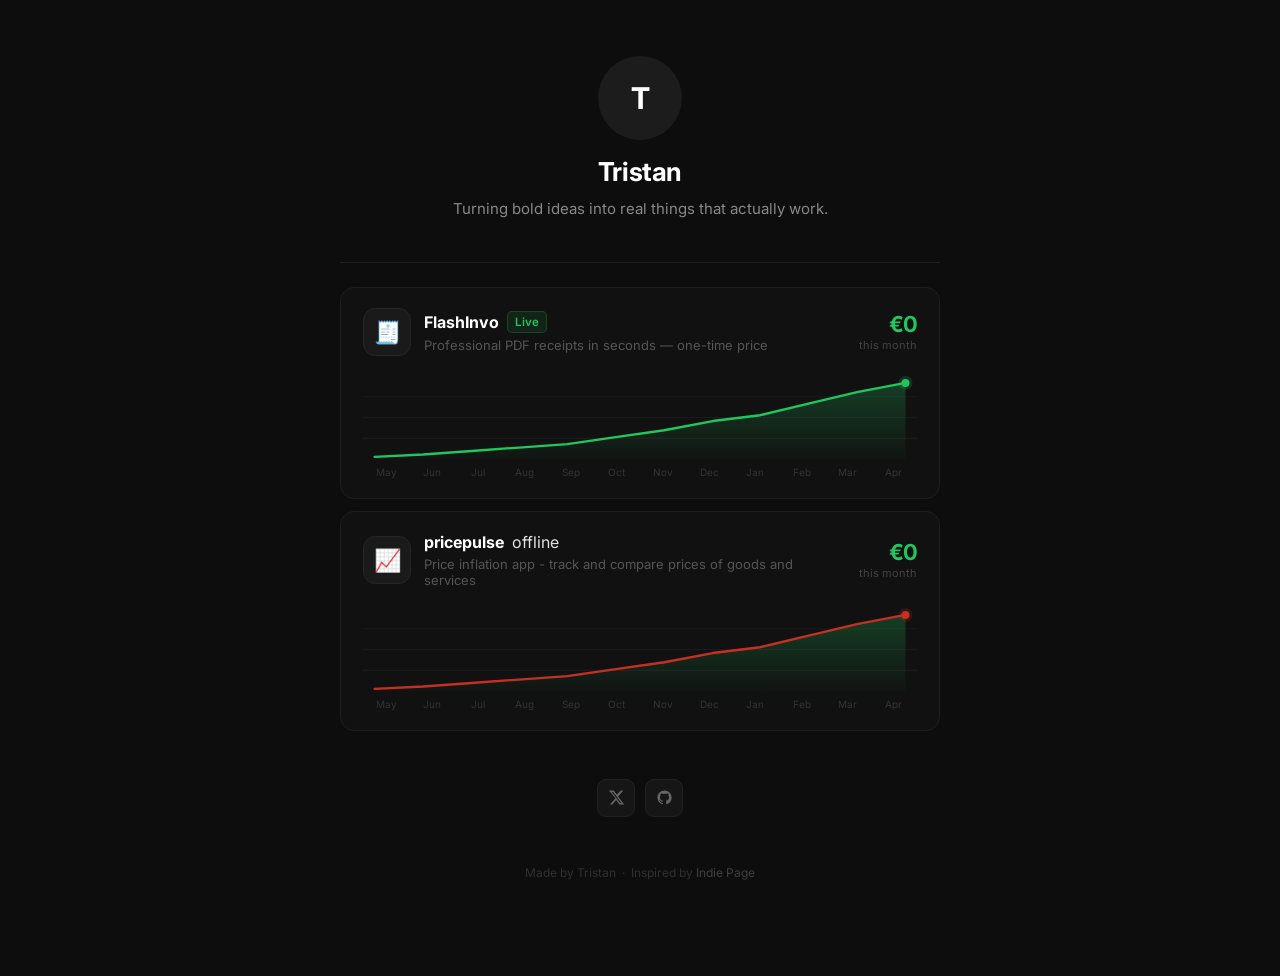
==== index.html @ 834f5de4 "Initial commit" ====
<!DOCTYPE html>
<html lang="en">
<head>
  <meta charset="UTF-8" />
  <meta name="viewport" content="width=device-width, initial-scale=1.0" />
  <title>Tristan</title>
  <link rel="preconnect" href="https://fonts.googleapis.com" />
  <link rel="preconnect" href="https://fonts.gstatic.com" crossorigin />
  <link rel="stylesheet" href="./pricepulse.html">
    <link rel="stylesheet" href="./pricepulse.css">
        <link rel="stylesheet" href="./index.css">
  <link href="https://fonts.googleapis.com/css2?family=Inter:ital,wght@0,400;0,500;0,600;0,700;1,400&display=swap" rel="stylesheet" />

</head>
<body>
  <div class="page">

    <!-- ── PROFILE ── -->
    <div class="profile">
      <!--
        PROFILE PICTURE:
        Option A – Replace the letter "T" with an <img> tag:
          <div class="avatar"><img src="your-photo.jpg" alt="Tristan" /></div>
        Option B – Keep initials placeholder (current)
      -->
      <div class="avatar">T</div>
      <h1 class="profile-name">Tristan</h1>
      <p class="profile-bio">Turning bold ideas into real things that actually work.</p>
    </div>

    <div class="divider"></div>

    <!-- ── PROJECTS ──
      HOW TO ADD A PROJECT:
      1. Copy one <a class="project-card"> block.
      2. Set href to your project URL.
      3. Change the emoji in .project-logo (or swap with <img src="logo.png" />).
      4. Update .project-name, .project-desc.
      5. For revenue badge classes use:
           green  = live & earning
           indigo = still building
           amber  = acquired
           red    = discontinued
           gray   = free / no revenue
      6. For the chart bars (last 12 months, oldest → newest):
           default   = no data (dark)
           lit       = past months with revenue
           now       = current month (brightest)
         Set inline style="height: X%" where X is relative to your max revenue.
    -->
    <div class="projects">

      <!-- ══ FlashInvo — featured card ══ -->
      <a class="project-featured" href="https://flashinvo.com" target="_blank" rel="noopener noreferrer">

        <div class="feat-header">
          <div class="feat-logo">🧾</div>
          <div class="feat-info">
            <div class="feat-title-row">
              <span class="feat-name">FlashInvo</span>
              <span class="feat-badge">Live</span>
            </div>
            <div class="feat-desc">Professional PDF receipts in seconds — one-time price</div>
          </div>
          <div class="feat-stat">
            <div class="feat-stat-amount">€0</div>
            <div class="feat-stat-label">this month</div>
          </div>
        </div>

        <!-- Revenue chart: May 2025 → Apr 2026 -->
        <div class="feat-chart">
          <svg viewBox="0 0 480 72" preserveAspectRatio="none" xmlns="http://www.w3.org/2000/svg">
            <defs>
              <linearGradient id="revGrad" x1="0" y1="0" x2="0" y2="1">
                <stop offset="0%"  stop-color="#22c55e" stop-opacity="0.25"/>
                <stop offset="100%" stop-color="#22c55e" stop-opacity="0.02"/>
              </linearGradient>
            </defs>
            <!-- Grid lines -->
            <line x1="0" y1="18" x2="480" y2="18" stroke="#1a1a1a" stroke-width="1"/>
            <line x1="0" y1="36" x2="480" y2="36" stroke="#1a1a1a" stroke-width="1"/>
            <line x1="0" y1="54" x2="480" y2="54" stroke="#1a1a1a" stroke-width="1"/>
            <!-- Area fill -->
            <path d="M 10,70 L 52,68 L 94,65 L 135,62 L 177,59 L 219,53 L 261,47 L 303,39 L 344,34 L 386,24 L 428,14 L 470,6 L 470,72 L 10,72 Z"
                  fill="url(#revGrad)"/>
            <!-- Line -->
            <polyline points="10,70 52,68 94,65 135,62 177,59 219,53 261,47 303,39 344,34 386,24 428,14 470,6"
                      fill="none" stroke="#22c55e" stroke-width="2" stroke-linejoin="round" stroke-linecap="round"/>
            <!-- Latest dot -->
            <circle cx="470" cy="6" r="3.5" fill="#22c55e"/>
            <circle cx="470" cy="6" r="6" fill="#22c55e" fill-opacity="0.18"/>
          </svg>
          <div class="feat-months">
            <span>May</span><span>Jun</span><span>Jul</span><span>Aug</span>
            <span>Sep</span><span>Oct</span><span>Nov</span><span>Dec</span>
            <span>Jan</span><span>Feb</span><span>Mar</span><span>Apr</span>
          </div>
        </div>

      </a>

            <a class="project-featured" href="https://pricepulse-beryl.vercel.app/" target="_blank" rel="noopener noreferrer" alt="pricepulse">

        <div class="feat-header">
          <div class="feat-logo">📈</div>
          <div class="feat-info">
            <div class="feat-title-row">
              <span class="feat-name">pricepulse</span>
              <span class="feat-badge2">offline</span>
            </div>
            <div class="feat-desc">Price inflation app - track and compare prices of goods and services </div>
          </div>
          <div class="feat-stat">
            <div class="feat-stat-amount">€0</div>
            <div class="feat-stat-label">this month</div>
          </div>
        </div>

        <!-- Revenue chart: May 2025 → Apr 2026 -->
        <div class="feat-chart">
          <svg viewBox="0 0 480 72" preserveAspectRatio="none" xmlns="http://www.w3.org/2000/svg">
            <defs>
              <linearGradient id="revGrad" x1="0" y1="0" x2="0" y2="1">
                <stop offset="0%"  stop-color="#c53022" stop-opacity="0.25"/>
                <stop offset="100%" stop-color="#c53022" stop-opacity="0.02"/>
              </linearGradient>
            </defs>
            <!-- Grid lines -->
            <line x1="0" y1="18" x2="480" y2="18" stroke="#1a1a1a" stroke-width="1"/>
            <line x1="0" y1="36" x2="480" y2="36" stroke="#1a1a1a" stroke-width="1"/>
            <line x1="0" y1="54" x2="480" y2="54" stroke="#1a1a1a" stroke-width="1"/>
            <!-- Area fill -->
            <path d="M 10,70 L 52,68 L 94,65 L 135,62 L 177,59 L 219,53 L 261,47 L 303,39 L 344,34 L 386,24 L 428,14 L 470,6 L 470,72 L 10,72 Z"
                  fill="url(#revGrad)"/>
            <!-- Line -->
            <polyline points="10,70 52,68 94,65 135,62 177,59 219,53 261,47 303,39 344,34 386,24 428,14 470,6"
                      fill="none" stroke="#c53022" stroke-width="2" stroke-linejoin="round" stroke-linecap="round"/>
            <!-- Latest dot -->
            <circle cx="470" cy="6" r="3.5" fill="#c53022"/>
            <circle cx="470" cy="6" r="6" fill="#c53022" fill-opacity="0.18"/>
          </svg>
          <div class="feat-months">
            <span>May</span><span>Jun</span><span>Jul</span><span>Aug</span>
            <span>Sep</span><span>Oct</span><span>Nov</span><span>Dec</span>
            <span>Jan</span><span>Feb</span><span>Mar</span><span>Apr</span>
          </div>
        </div>

      </a>

    </div>

    <!-- ── SOCIALS ── -->
    <div class="socials">

      <!-- X / Twitter -->
      <a class="social-btn" href="https://x.com/CTK__7" target="_blank" rel="noopener noreferrer" title="X (Twitter)">
        <svg viewBox="0 0 24 24" xmlns="http://www.w3.org/2000/svg">
          <path d="M18.244 2.25h3.308l-7.227 8.26 8.502 11.24H16.17l-4.714-6.231-5.401 6.231H2.748l7.73-8.835L1.254 2.25H8.08l4.253 5.622zm-1.161 17.52h1.833L7.084 4.126H5.117z"/>
        </svg>
      </a>

      
      <a class="social-btn" href="https://github.com/TTKcorp1" target="_blank" rel="noopener noreferrer" title="GitHub">
        <svg viewBox="0 0 24 24" xmlns="http://www.w3.org/2000/svg">
          <path d="M12 2C6.477 2 2 6.484 2 12.017c0 4.425 2.865 8.18 6.839 9.504.5.092.682-.217.682-.483 0-.237-.008-.868-.013-1.703-2.782.605-3.369-1.343-3.369-1.343-.454-1.158-1.11-1.466-1.11-1.466-.908-.62.069-.608.069-.608 1.003.07 1.531 1.032 1.531 1.032.892 1.53 2.341 1.088 2.91.832.092-.647.35-1.088.636-1.338-2.22-.253-4.555-1.113-4.555-4.951 0-1.093.39-1.988 1.029-2.688-.103-.253-.446-1.272.098-2.65 0 0 .84-.27 2.75 1.026A9.564 9.564 0 0112 6.844c.85.004 1.705.115 2.504.337 1.909-1.296 2.747-1.027 2.747-1.027.546 1.379.202 2.398.1 2.651.64.7 1.028 1.595 1.028 2.688 0 3.848-2.339 4.695-4.566 4.943.359.309.678.92.678 1.855 0 1.338-.012 2.419-.012 2.747 0 .268.18.58.688.482A10.019 10.019 0 0022 12.017C22 6.484 17.522 2 12 2z"/>
        </svg>
      </a>
      

      <!-- LinkedIn — uncomment and fill in your URL:
      <a class="social-btn" href="https://linkedin.com/in/YOUR_HANDLE" target="_blank" rel="noopener noreferrer" title="LinkedIn">
        <svg viewBox="0 0 24 24" xmlns="http://www.w3.org/2000/svg">
          <path d="M20.447 20.452h-3.554v-5.569c0-1.328-.027-3.037-1.852-3.037-1.853 0-2.136 1.445-2.136 2.939v5.667H9.351V9h3.414v1.561h.046c.477-.9 1.637-1.85 3.37-1.85 3.601 0 4.267 2.37 4.267 5.455v6.286zM5.337 7.433a2.062 2.062 0 01-2.063-2.065 2.064 2.064 0 112.063 2.065zm1.782 13.019H3.555V9h3.564v11.452zM22.225 0H1.771C.792 0 0 .774 0 1.729v20.542C0 23.227.792 24 1.771 24h20.451C23.2 24 24 23.227 24 22.271V1.729C24 .774 23.2 0 22.222 0h.003z"/>
        </svg>
      </a>
      -->

    </div>

    <!-- ── FOOTER ── -->
    <div class="footer">
      Made by Tristan &nbsp;·&nbsp; Inspired by <a href="https://indiepa.ge" target="_blank" rel="noopener noreferrer">Indie Page</a>
    </div>

  </div>
</body>
</html>
---- pricepulse.css ----
:root {
  --bg-1: #091018;
  --bg-2: #0e1824;
  --surface-1: #131f2e;
  --surface-2: #1a2a3f;
  --surface-3: #21344e;
  --text-main: #ebf4ff;
  --text-soft: #b9c8da;
  --accent: #1ecf8f;
  --accent-2: #36e2a9;
  --danger: #ff7c85;
  --line: #304660;
  --shadow: 0 14px 40px rgba(0, 0, 0, 0.35);
}

* {
  margin: 0;
  padding: 0;
  box-sizing: border-box;
}

html {
  scroll-behavior: smooth;
}

body {
  font-family: "Manrope", sans-serif;
  color: var(--text-main);
  background:
    radial-gradient(circle at 85% -10%, #2f6da5 0%, transparent 40%),
    radial-gradient(circle at 0% 30%, #1f4e75 0%, transparent 48%),
    linear-gradient(180deg, var(--bg-2), var(--bg-1));
  min-height: 100vh;
}

.container {
  width: min(1120px, 92%);
  margin: 0 auto;
}

.site-header {
  position: sticky;
  top: 0;
  z-index: 50;
  backdrop-filter: blur(8px);
  background: rgba(8, 15, 24, 0.85);
  border-bottom: 1px solid rgba(88, 121, 154, 0.28);
}

.nav-wrap {
  min-height: 76px;
  display: flex;
  align-items: center;
  justify-content: space-between;
  gap: 0.8rem;
}

.header-actions {
  display: flex;
  align-items: center;
  gap: 0.6rem;
}

.logo {
  font-size: clamp(1.35rem, 4vw, 1.75rem);
  font-weight: 800;
  letter-spacing: -0.02em;
  color: #f2fbff;
}

.hero {
  padding: clamp(4rem, 10vw, 6.6rem) 0 clamp(3rem, 8vw, 4.5rem);
  text-align: center;
}

.hero h1 {
  margin: 0 auto 0.8rem;
  max-width: 760px;
  font-size: clamp(1.9rem, 6.5vw, 3.35rem);
  line-height: 1.08;
  letter-spacing: -0.03em;
}

.tagline {
  color: var(--text-soft);
  font-weight: 500;
  margin-bottom: 1.6rem;
  font-size: clamp(0.95rem, 3vw, 1.2rem);
}

.btn-primary,
.btn-secondary,
.buy-btn,
.action-btn,
.submit-btn,
.filter-btn,
#save-price-btn,
#cancel-btn {
  border: 1px solid transparent;
  border-radius: 12px;
  transition: transform 0.2s ease, background-color 0.2s ease, border-color 0.2s ease, opacity 0.2s ease;
}

.btn-primary {
  display: inline-flex;
  align-items: center;
  justify-content: center;
  text-decoration: none;
  padding: 0.85rem 1.3rem;
  color: #042a1f;
  background: linear-gradient(135deg, var(--accent), var(--accent-2));
  font-weight: 700;
  box-shadow: var(--shadow);
}

.btn-secondary {
  text-decoration: none;
  color: var(--text-main);
  border: 1px solid var(--line);
  padding: 0.6rem 0.95rem;
  background: rgba(17, 30, 45, 0.8);
}

.buy-btn {
  text-decoration: none;
  color: #0d1b2d;
  font-weight: 800;
  font-size: 0.88rem;
  padding: 0.62rem 0.88rem;
  background: #ffd35f;
  border-color: #ffd35f;
}

.dashboard {
  padding: 0 0 4.5rem;
}

.home-arrow {
  display: inline-flex;
  align-items: center;
  text-decoration: none;
  color: var(--text-main);
  border: 1px solid var(--line);
  border-radius: 10px;
  background: rgba(16, 28, 42, 0.9);
  padding: 0.46rem 0.75rem;
  margin-bottom: 0.9rem;
  font-weight: 700;
}

.dashboard h2 {
  font-size: clamp(1.35rem, 4vw, 2rem);
  margin-bottom: 0.4rem;
}

.subtitle {
  color: var(--text-soft);
  margin-bottom: 1.3rem;
}

.controls,
.action-bar {
  display: grid;
  gap: 0.68rem;
  margin-bottom: 1rem;
}

.controls {
  grid-template-columns: 1fr;
}

select {
  width: 100%;
  min-height: 46px;
  background: var(--surface-1);
  color: var(--text-main);
  border: 1px solid var(--line);
  border-radius: 12px;
  padding: 0 0.85rem;
  font-size: 0.98rem;
}

.action-bar {
  grid-template-columns: repeat(2, minmax(0, 1fr));
}

.filter-btn,
.action-btn,
.submit-btn {
  min-height: 42px;
  font-weight: 700;
  cursor: pointer;
  border: 1px solid var(--line);
  background: var(--surface-1);
  color: var(--text-main);
}

.filter-btn.active {
  background: var(--surface-3);
  border-color: #5f84aa;
}

.submit-btn {
  color: #03271d;
  background: linear-gradient(135deg, var(--accent), var(--accent-2));
  border-color: transparent;
}

.results-table,
.chart-section {
  border: 1px solid rgba(93, 130, 167, 0.4);
  border-radius: 16px;
  background: linear-gradient(180deg, rgba(23, 38, 57, 0.96), rgba(18, 31, 47, 0.95));
  box-shadow: var(--shadow);
}

.results-table {
  overflow: auto;
  margin: 0.8rem 0 1.2rem;
}

.results-table table {
  width: 100%;
  min-width: 760px;
  border-collapse: collapse;
}

th,
td {
  text-align: left;
  padding: 0.85rem 0.9rem;
  border-bottom: 1px solid rgba(92, 129, 164, 0.24);
  vertical-align: top;
}

th {
  font-size: 0.79rem;
  text-transform: uppercase;
  letter-spacing: 0.06em;
  color: var(--text-soft);
  background: rgba(25, 42, 62, 0.95);
}

.shop {
  font-weight: 700;
}

.price {
  font-weight: 800;
  color: var(--accent-2);
}

.pros {
  color: #8ae5bd;
}

.cons {
  color: #ff9ca3;
}

.conclusion {
  color: #dce9f8;
}

.empty-state,
.loading {
  padding: 1.2rem;
  color: var(--text-soft);
}

.loading {
  animation: pulse 1s infinite ease-in-out;
}

@keyframes pulse {
  0%,
  100% { opacity: 0.45; }
  50% { opacity: 1; }
}

.chart-section {
  padding: 1rem;
  max-height: 220px;
}

.chart-section h3 {
  margin-bottom: 0.7rem;
}

#priceChart {
  width: 100%;
  height: 120px !important;
  min-height: 120px;
  max-height: 120px;
}

.last-updated {
  margin-top: 0.9rem;
  color: var(--text-soft);
  font-size: 0.9rem;
}

.modal {
  position: fixed;
  inset: 0;
  display: none;
  align-items: center;
  justify-content: center;
  background: rgba(5, 10, 16, 0.76);
  padding: 1rem;
}

.modal.show {
  display: flex;
}

.modal-content {
  width: min(440px, 100%);
  background: linear-gradient(180deg, #16263a, #122133);
  border: 1px solid rgba(102, 140, 176, 0.4);
  border-radius: 14px;
  padding: 1rem;
  position: relative;
}

.modal-content h3 {
  margin-bottom: 0.7rem;
}

.modal-content input,
.modal-content textarea {
  width: 100%;
  border-radius: 10px;
  border: 1px solid var(--line);
  background: #0f1d2d;
  color: var(--text-main);
  padding: 0.7rem 0.75rem;
  margin-bottom: 0.66rem;
  font-family: inherit;
}

.modal-content textarea {
  min-height: 80px;
  resize: vertical;
}

#save-price-btn,
#cancel-btn {
  width: 100%;
  min-height: 42px;
  font-weight: 700;
  cursor: pointer;
}

#save-price-btn {
  background: linear-gradient(135deg, var(--accent), var(--accent-2));
  color: #03271d;
}

#cancel-btn {
  margin-top: 0.5rem;
  background: #243a55;
  color: var(--text-main);
}

.icon-btn {
  position: absolute;
  top: 0.65rem;
  right: 0.65rem;
  width: 32px;
  height: 32px;
  border-radius: 8px;
  border: 1px solid var(--line);
  background: #23364f;
  color: var(--text-main);
  font-weight: 700;
  cursor: pointer;
}

.toast {
  position: fixed;
  right: 1rem;
  bottom: 1rem;
  max-width: 320px;
  border-radius: 10px;
  padding: 0.75rem 0.9rem;
  background: rgba(10, 20, 32, 0.95);
  border: 1px solid rgba(106, 144, 178, 0.65);
  opacity: 0;
  transform: translateY(10px);
  pointer-events: none;
  transition: opacity 0.2s ease, transform 0.2s ease;
}

.toast.show {
  opacity: 1;
  transform: translateY(0);
}

footer {
  border-top: 1px solid rgba(88, 121, 154, 0.28);
  padding: 1.3rem 0 2.2rem;
  text-align: center;
}

footer p {
  color: var(--text-soft);
  margin-bottom: 0.7rem;
}

.footer-home {
  display: inline-block;
  margin-right: 0.55rem;
}

.footer-buy {
  display: inline-block;
}

.sr-only {
  position: absolute;
  width: 1px;
  height: 1px;
  padding: 0;
  margin: -1px;
  overflow: hidden;
  clip: rect(0, 0, 0, 0);
  white-space: nowrap;
  border: 0;
}

button:disabled {
  opacity: 0.7;
  cursor: not-allowed;
}

.btn-primary:hover,
.btn-secondary:hover,
.buy-btn:hover,
.home-arrow:hover,
.action-btn:hover,
.submit-btn:hover,
.filter-btn:hover,
#save-price-btn:hover,
#cancel-btn:hover {
  transform: translateY(-1px);
}

@media (min-width: 700px) {
  .controls {
    grid-template-columns: repeat(3, minmax(0, 1fr));
  }

  .action-bar {
    grid-template-columns: repeat(7, minmax(0, max-content));
    align-items: center;
  }

  .action-bar .submit-btn {
    margin-left: auto;
  }
}

@media (max-width: 520px) {
  .header-actions {
    flex-wrap: wrap;
    justify-content: flex-end;
  }

  .nav-wrap {
    padding: 0.6rem 0;
  }
}

.shop-links {
  display: flex;
  flex-direction: column;
  gap: 6px;
}

.map-buttons {
  display: flex;
  gap: 8px;
}

.map-link {
  padding: 4px 8px;
  border-radius: 6px;
  background: #36e2a9;
  color: #08131d;
  text-decoration: none;
  font-size: 12px;
  font-weight: 600;
}

.map-link:hover {
  opacity: 0.9;
}

.why-section {
  padding: 80px 0;
  background: #0b0f1a;
}

.why-title {
  text-align: center;
  font-size: 32px;
  margin-bottom: 40px;
  font-weight: 800;
  color: white;
}

/* Grid */
.card-container {
  display: grid;
  grid-template-columns: repeat(2, 1fr);
  gap: 22px;
}

/* Card */
.card {
  background: #121a2a;
  border-radius: 16px;
  padding: 22px;
  position: relative;
  overflow: hidden;
  border: 1px solid rgba(255,255,255,0.05);
  transition: 0.3s ease;
}

/* Glow effect */
.card::before {
  content: "";
  position: absolute;
  top: -60%;
  left: -60%;
  width: 220%;
  height: 220%;
  background: radial-gradient(circle, rgba(0,255,255,0.12), transparent 60%);
  transform: rotate(25deg);
}

/* Hover */
.card:hover {
  transform: translateY(-10px);
  border-color: rgba(0,255,255,0.35);
  box-shadow: 0 12px 35px rgba(0,255,255,0.15);
}

/* Icon */
.icon {
  font-size: 26px;
  margin-bottom: 10px;
}

/* Text */
.card h3 {
  margin: 0;
  font-size: 18px;
  color: white;
}

.card p {
  font-size: 14px;
  opacity: 0.75;
  line-height: 1.5;
}

.why-section {
  padding: 30px 0;
  background: #0b0f1a;
}

/* Toggle Button */
.why-toggle {
  width: 100%;
  background: #121a2a;
  color: white;
  border: 1px solid rgba(255,255,255,0.08);
  padding: 16px 18px;
  border-radius: 12px;
  font-size: 18px;
  font-weight: 700;
  cursor: pointer;
  display: flex;
  justify-content: space-between;
  align-items: center;
  transition: 0.3s ease;
}

.why-toggle:hover {
  border-color: rgba(0,255,255,0.3);
  box-shadow: 0 0 20px rgba(0,255,255,0.1);
}

/* Dropdown container */
.why-content {
  max-height: 0;
  overflow: hidden;
  transition: max-height 0.5s ease, margin-top 0.3s ease;
  margin-top: 0;
}

/* Open state */
.why-content.open {
  max-height: 600px;
  margin-top: 20px;
}

/* Grid */
.card-container {
  display: grid;
  grid-template-columns: repeat(2, 1fr);
  gap: 22px;
}

/* Card */
.card {
  background: #121a2a;
  border-radius: 16px;
  padding: 22px;
  border: 1px solid rgba(255,255,255,0.05);
  transition: 0.3s ease;
}

.card:hover {
  transform: translateY(-8px);
  box-shadow: 0 10px 30px rgba(0,255,255,0.15);
}

.icon {
  font-size: 26px;
  margin-bottom: 10px;
}

.stats-bar {
  padding: 40px 0;
  background: #0b0f1a;
}

.stats-grid {
  display: grid;
  grid-template-columns: repeat(4, 1fr);
  gap: 16px;
}

/* Card-like stat blocks */
.stat {
  background: #121a2a;
  border: 1px solid rgba(255,255,255,0.06);
  border-radius: 14px;
  padding: 18px;
  text-align: center;
  transition: 0.3s ease;
}

.stat:hover {
  transform: translateY(-6px);
  border-color: rgba(0,255,255,0.25);
  box-shadow: 0 10px 25px rgba(0,255,255,0.12);
}

.stat-number {
  font-size: 22px;
  font-weight: 800;
  color: #00f5ff;
}

.stat-label {
  font-size: 13px;
  opacity: 0.75;
  margin-top: 6px;
}

/* ===== MOBILE-FIRST DASHBOARD SYSTEM ===== */

.dashboard-grid {
  display: flex;
  flex-direction: column;
  gap: 18px;
}

/* Controls stack properly */
.controls {
  display: grid;
  grid-template-columns: 1fr;
  gap: 10px;
}

/* Action bar becomes vertical on mobile */
.action-bar {
  display: flex;
  flex-direction: column;
  gap: 10px;
}

/* Button rows */
.action-row {
  display: flex;
  flex-wrap: wrap;
  gap: 8px;
}

/* Primary actions stand out */
.primary-actions {
  justify-content: space-between;
}

/* Results ALWAYS safe */
.results-table {
  width: 100%;
  overflow-x: auto;
  -webkit-overflow-scrolling: touch;
}

/* Chart responsiveness fix */
.chart-section {
  width: 100%;
}

#priceChart {
  width: 100% !important;
  max-height: 260px;
}

/* ===== MOBILE BREAKPOINT ===== */
@media (max-width: 768px) {

  .container {
    padding: 0 14px;
  }

  /* Navbar simplification */
  .header-actions {
    display: none; /* TEMP: clean mobile launch */
  }

  .site-header {
    position: sticky;
    top: 0;
    z-index: 999;
    background: #0b0f1a;
    border-bottom: 1px solid rgba(255,255,255,0.05);
  }

  /* Stats become scrollable cards */
  .stats-grid {
    grid-template-columns: repeat(2, 1fr);
  }

  /* Why cards stack */
  .card-container {
    grid-template-columns: 1fr;
  }

  /* Buttons full width where needed */
  .submit-btn {
    width: 100%;
  }
}
---- index.css ----
*, *::before, *::after { box-sizing: border-box; margin: 0; padding: 0; }

    body {
      background: #0d0d0d;
      color: #e2e2e2;
      font-family: 'Inter', -apple-system, BlinkMacSystemFont, 'Segoe UI', sans-serif;
      min-height: 100vh;
      display: flex;
      flex-direction: column;
      align-items: center;
      padding: 56px 16px 96px;
      -webkit-font-smoothing: antialiased;
    }

    .page {
      width: 100%;
      max-width: 600px;
    }

    /* ─────────────────────────────────────
       PROFILE SECTION
    ───────────────────────────────────── */
    .profile {
      display: flex;
      flex-direction: column;
      align-items: center;
      text-align: center;
      margin-bottom: 40px;
    }

    .avatar {
      width: 84px;
      height: 84px;
      border-radius: 50%;
      overflow: hidden;
      margin-bottom: 16px;
      background: #1c1c1c;
      display: flex;
      align-items: center;
      justify-content: center;
      font-size: 30px;
      font-weight: 700;
      color: #fff;
      letter-spacing: -1px;
      flex-shrink: 0;
    }

    .avatar img {
      width: 100%;
      height: 100%;
      object-fit: cover;
    }

    .profile-name {
      font-size: 26px;
      font-weight: 700;
      color: #fff;
      letter-spacing: -0.4px;
      margin-bottom: 10px;
    }

    .profile-bio {
      font-size: 15px;
      color: #888;
      line-height: 1.65;
      max-width: 400px;
    }

    /* ─────────────────────────────────────
       DIVIDER
    ───────────────────────────────────── */
    .divider {
      height: 1px;
      background: #1e1e1e;
      margin-bottom: 24px;
    }

    /* ─────────────────────────────────────
       PROJECTS
    ───────────────────────────────────── */
    .projects { margin-bottom: 48px; }

    .project-card {
      display: flex;
      align-items: center;
      gap: 12px;
      padding: 13px 10px;
      border-radius: 10px;
      text-decoration: none;
      color: inherit;
      transition: background 0.12s ease;
      margin: 0 -10px;
    }

    .project-card:hover { background: rgba(255,255,255,0.04); }

    .project-logo {
      width: 42px;
      height: 42px;
      border-radius: 10px;
      background: #1a1a1a;
      border: 1px solid #252525;
      display: flex;
      align-items: center;
      justify-content: center;
      font-size: 20px;
      flex-shrink: 0;
      overflow: hidden;
    }

    .project-logo img {
      width: 100%;
      height: 100%;
      object-fit: cover;
      border-radius: 10px;
    }

    .project-meta {
      flex: 1;
      min-width: 0;
    }

    .project-top {
      display: flex;
      align-items: center;
      gap: 6px;
      flex-wrap: wrap;
      margin-bottom: 2px;
    }

    .project-name {
      font-size: 14px;
      font-weight: 600;
      color: #fff;
    }

    .project-dot { color: #444; font-size: 13px; }

    .project-revenue {
      font-size: 12.5px;
      font-weight: 500;
    }

    .project-revenue.green  { color: #22c55e; }
    .project-revenue.amber  { color: #f59e0b; }
    .project-revenue.red    { color: #ef4444; }
    .project-revenue.indigo { color: #818cf8; }
    .project-revenue.gray   { color: #555; }

    .project-desc {
      font-size: 12.5px;
      color: #555;
      white-space: nowrap;
      overflow: hidden;
      text-overflow: ellipsis;
    }

    /* Mini bar chart */
    .chart {
      flex-shrink: 0;
      display: flex;
      align-items: flex-end;
      gap: 2px;
      height: 38px;
      padding-bottom: 1px;
    }

    .chart-bar {
      width: 5px;
      border-radius: 2px 2px 0 0;
      background: #232323;
      min-height: 3px;
      transition: background 0.2s;
    }

    .chart-bar.lit  { background: #22c55e; opacity: 0.6; }
    .chart-bar.now  { background: #22c55e; opacity: 1; }
    .chart-bar.amber { background: #f59e0b; opacity: 0.7; }

    /* ─────────────────────────────────────
       FEATURED PROJECT CARD
    ───────────────────────────────────── */
    .project-featured {
      display: block;
      background: #111;
      border: 1px solid #1e1e1e;
      border-radius: 14px;
      padding: 20px 22px;
      text-decoration: none;
      color: inherit;
      transition: border-color 0.15s, background 0.15s;
      margin-bottom: 12px;
    }

    .project-featured:hover {
      border-color: #2c2c2c;
      background: #131313;
    }

    .feat-header {
      display: flex;
      align-items: center;
      gap: 13px;
      margin-bottom: 20px;
    }

    .feat-logo {
      width: 48px;
      height: 48px;
      border-radius: 12px;
      background: #1a1a1a;
      border: 1px solid #252525;
      display: flex;
      align-items: center;
      justify-content: center;
      font-size: 22px;
      flex-shrink: 0;
    }

    .feat-info { flex: 1; min-width: 0; }

    .feat-title-row {
      display: flex;
      align-items: center;
      gap: 8px;
      margin-bottom: 4px;
    }

    .feat-name {
      font-size: 16px;
      font-weight: 700;
      color: #fff;
    }

    .feat-badge {
      font-size: 11.5px;
      font-weight: 600;
      color: #22c55e;
      background: rgba(34,197,94,0.1);
      border: 1px solid rgba(34,197,94,0.22);
      border-radius: 5px;
      padding: 1px 7px;
      line-height: 1.6;
    }

    feat-badge {
      font-size: 11.5px;
      font-weight: 600;
      color: #ff4723;
      background: rgba(34,197,94,0.1);
      border: 1px solid rgba(34,197,94,0.22);
      border-radius: 5px;
      padding: 1px 7px;
      line-height: 1.6;
    }

    .feat-desc {
      font-size: 13px;
      color: #555;
    }

    .feat-stat { text-align: right; flex-shrink: 0; }

    .feat-stat-amount {
      font-size: 22px;
      font-weight: 700;
      color: #22c55e;
      letter-spacing: -0.8px;
      line-height: 1.1;
    }

    .feat-stat-label {
      font-size: 11px;
      color: #444;
      margin-top: 2px;
    }

    .feat-chart { width: 100%; }

    .feat-chart svg {
      width: 100%;
      height: auto;
      display: block;
      overflow: visible;
    }

    .feat-months {
      display: flex;
      justify-content: space-between;
      margin-top: 7px;
    }

    .feat-months span {
      font-size: 10px;
      color: #333;
      flex: 1;
      text-align: center;
    }

    /* ─────────────────────────────────────
       SOCIALS
    ───────────────────────────────────── */
    .socials {
      display: flex;
      align-items: center;
      justify-content: center;
      gap: 10px;
      margin-bottom: 48px;
    }

    .social-btn {
      display: flex;
      align-items: center;
      justify-content: center;
      width: 38px;
      height: 38px;
      border-radius: 9px;
      background: #161616;
      border: 1px solid #222;
      color: #666;
      text-decoration: none;
      transition: color 0.12s, background 0.12s, border-color 0.12s;
    }

    .social-btn:hover {
      color: #fff;
      background: #202020;
      border-color: #333;
    }

    .social-btn svg {
      width: 17px;
      height: 17px;
      fill: currentColor;
    }

    /* ─────────────────────────────────────
       FOOTER
    ───────────────────────────────────── */
    .footer {
      text-align: center;
      font-size: 12px;
      color: #303030;
    }

    .footer a {
      color: #404040;
      text-decoration: none;
    }

    .footer a:hover { color: #666; }
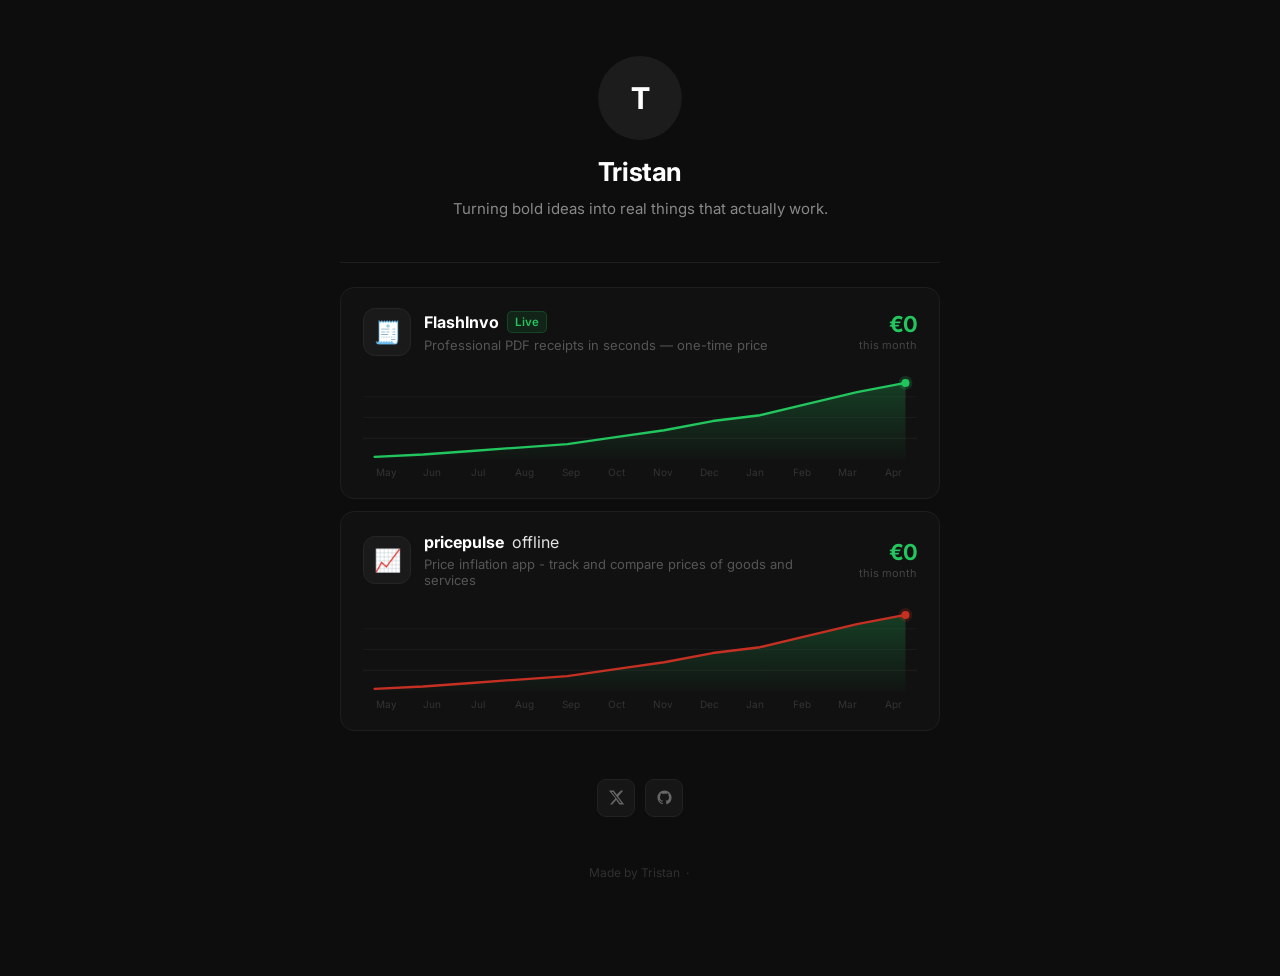
==== commit f0158859: "Initial commit" ====
--- a/index.html
+++ b/index.html
@@ -181,7 +181,7 @@
 
     <!-- ── FOOTER ── -->
     <div class="footer">
-      Made by Tristan &nbsp;·&nbsp; Inspired by <a href="https://indiepa.ge" target="_blank" rel="noopener noreferrer">Indie Page</a>
+      Made by Tristan &nbsp;·&nbsp; 
     </div>
 
   </div>
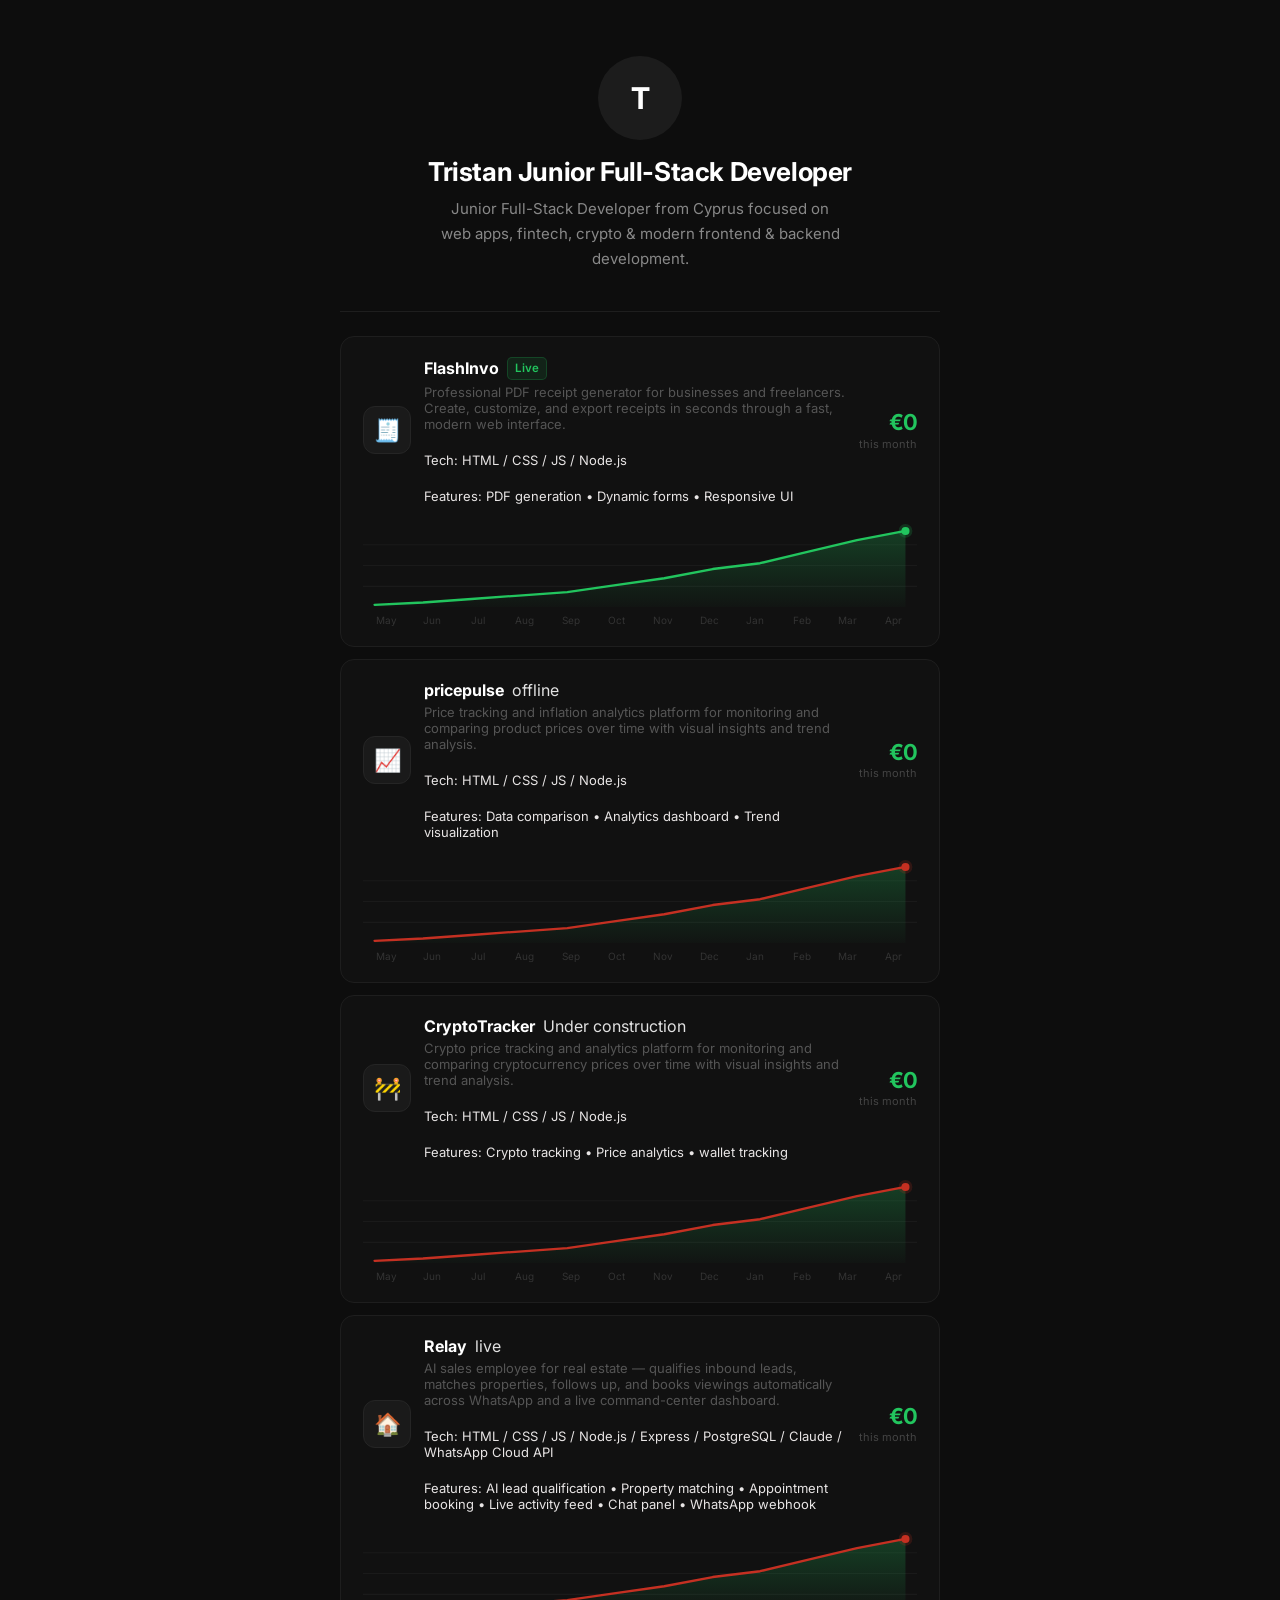
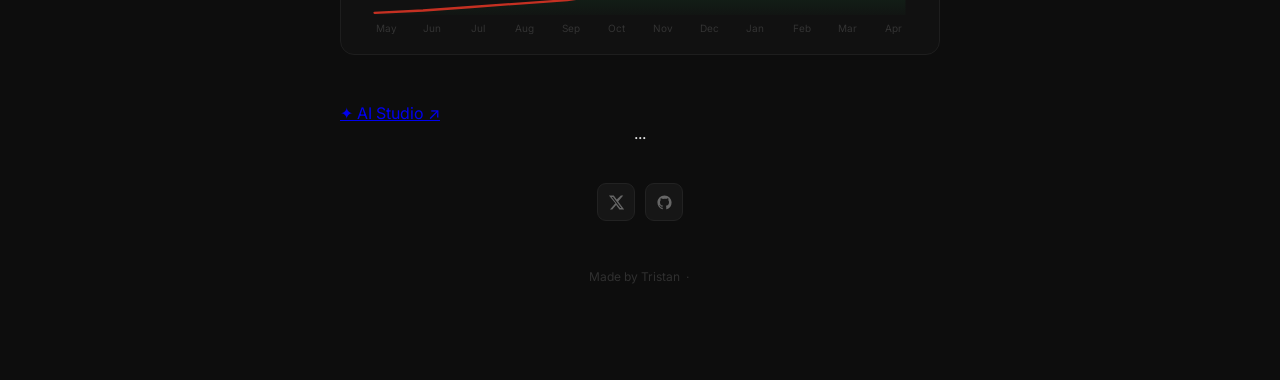
==== commit 2d955aed: "Add portfolio site" ====
--- a/index.html
+++ b/index.html
@@ -8,6 +8,7 @@
   <link rel="preconnect" href="https://fonts.gstatic.com" crossorigin />
   <link rel="stylesheet" href="./pricepulse.html">
     <link rel="stylesheet" href="./pricepulse.css">
+    <link rel="stylesheet" href="./Ai.html">
         <link rel="stylesheet" href="./index.css">
   <link href="https://fonts.googleapis.com/css2?family=Inter:ital,wght@0,400;0,500;0,600;0,700;1,400&display=swap" rel="stylesheet" />
 
@@ -24,8 +25,8 @@
         Option B – Keep initials placeholder (current)
       -->
       <div class="avatar">T</div>
-      <h1 class="profile-name">Tristan</h1>
-      <p class="profile-bio">Turning bold ideas into real things that actually work.</p>
+      <h1 class="profile-name">Tristan Junior Full-Stack Developer</h1>
+      <p class="profile-bio">Junior Full-Stack Developer from Cyprus focused on web apps, fintech, crypto & modern frontend & backend development.</p>
     </div>
 
     <div class="divider"></div>
@@ -60,7 +61,11 @@
               <span class="feat-name">FlashInvo</span>
               <span class="feat-badge">Live</span>
             </div>
-            <div class="feat-desc">Professional PDF receipts in seconds — one-time price</div>
+            <div class="feat-desc">Professional PDF receipt generator for businesses and freelancers. Create, customize, and export receipts in seconds through a fast, modern web interface.</div>
+                <br>
+              <div class="feat-desc2">Tech: HTML / CSS / JS / Node.js</div>
+              <br>
+                  <div class="feat-desc2">Features: PDF generation • Dynamic forms • Responsive UI</div>
           </div>
           <div class="feat-stat">
             <div class="feat-stat-amount">€0</div>
@@ -109,7 +114,11 @@
               <span class="feat-name">pricepulse</span>
               <span class="feat-badge2">offline</span>
             </div>
-            <div class="feat-desc">Price inflation app - track and compare prices of goods and services </div>
+            <div class="feat-desc">Price tracking and inflation analytics platform for monitoring and comparing product prices over time with visual insights and trend analysis. </div>
+                          <br>
+             <div class="feat-desc2">Tech: HTML / CSS / JS / Node.js</div>
+                           <br>
+             <div class="feat-desc2">Features: Data comparison • Analytics dashboard • Trend visualization</div>
           </div>
           <div class="feat-stat">
             <div class="feat-stat-amount">€0</div>
@@ -149,8 +158,126 @@
 
       </a>
 
-    </div>
-
+      <a class="project-featured" href="https://pricepulse-beryl.vercel.app/" target="_blank" rel="noopener noreferrer" alt="CryptoTracker">
+
+        <div class="feat-header">
+          <div class="feat-logo">🚧</div>
+          <div class="feat-info">
+            <div class="feat-title-row">
+              <span class="feat-name">CryptoTracker</span>
+              <span class="feat-badge2">Under construction</span>
+            </div>
+            <div class="feat-desc">Crypto price tracking and analytics platform for monitoring and comparing cryptocurrency prices over time with visual insights and trend analysis. </div>
+                          <br>
+             <div class="feat-desc2">Tech: HTML / CSS / JS / Node.js</div>
+                           <br>
+             <div class="feat-desc2">Features: Crypto tracking • Price analytics • wallet tracking</div>
+          </div>
+          <div class="feat-stat">
+            <div class="feat-stat-amount">€0</div>
+            <div class="feat-stat-label">this month</div>
+          </div>
+        </div>
+
+        <!-- Revenue chart: May 2025 → Apr 2026 -->
+        <div class="feat-chart">
+          <svg viewBox="0 0 480 72" preserveAspectRatio="none" xmlns="http://www.w3.org/2000/svg">
+            <defs>
+              <linearGradient id="revGrad" x1="0" y1="0" x2="0" y2="1">
+                <stop offset="0%"  stop-color="#c53022" stop-opacity="0.25"/>
+                <stop offset="100%" stop-color="#c53022" stop-opacity="0.02"/>
+              </linearGradient>
+            </defs>
+            <!-- Grid lines -->
+            <line x1="0" y1="18" x2="480" y2="18" stroke="#1a1a1a" stroke-width="1"/>
+            <line x1="0" y1="36" x2="480" y2="36" stroke="#1a1a1a" stroke-width="1"/>
+            <line x1="0" y1="54" x2="480" y2="54" stroke="#1a1a1a" stroke-width="1"/>
+            <!-- Area fill -->
+            <path d="M 10,70 L 52,68 L 94,65 L 135,62 L 177,59 L 219,53 L 261,47 L 303,39 L 344,34 L 386,24 L 428,14 L 470,6 L 470,72 L 10,72 Z"
+                  fill="url(#revGrad)"/>
+            <!-- Line -->
+            <polyline points="10,70 52,68 94,65 135,62 177,59 219,53 261,47 303,39 344,34 386,24 428,14 470,6"
+                      fill="none" stroke="#c53022" stroke-width="2" stroke-linejoin="round" stroke-linecap="round"/>
+            <!-- Latest dot -->
+            <circle cx="470" cy="6" r="3.5" fill="#c53022"/>
+            <circle cx="470" cy="6" r="6" fill="#c53022" fill-opacity="0.18"/>
+          </svg>
+          <div class="feat-months">
+            <span>May</span><span>Jun</span><span>Jul</span><span>Aug</span>
+            <span>Sep</span><span>Oct</span><span>Nov</span><span>Dec</span>
+            <span>Jan</span><span>Feb</span><span>Mar</span><span>Apr</span>
+          </div>
+        </div>
+
+      </a>
+
+
+      <a class="project-featured" href="https://relay-realestate.vercel.app/" target="_blank" rel="noopener noreferrer" alt="relay">
+
+  <div class="feat-header">
+    <div class="feat-logo">🏠</div>
+    <div class="feat-info">
+      <div class="feat-title-row">
+        <span class="feat-name">Relay</span>
+        <span class="feat-badge2">live</span>
+      </div>
+      <div class="feat-desc">AI sales employee for real estate — qualifies inbound leads, matches properties, follows up, and books viewings automatically across WhatsApp and a live command-center dashboard.</div>
+      <br>
+      <div class="feat-desc2">Tech: HTML / CSS / JS / Node.js / Express / PostgreSQL / Claude / WhatsApp Cloud API</div>
+      <br>
+      <div class="feat-desc2">Features: AI lead qualification • Property matching • Appointment booking • Live activity feed • Chat panel • WhatsApp webhook</div>
+    </div>
+    <div class="feat-stat">
+      <div class="feat-stat-amount">€0</div>
+      <div class="feat-stat-label">this month</div>
+    </div>
+  </div>
+
+  <!-- Revenue chart: May 2025 → Apr 2026 -->
+  <div class="feat-chart">
+    <svg viewBox="0 0 480 72" preserveAspectRatio="none" xmlns="http://www.w3.org/2000/svg">
+      <defs>
+        <linearGradient id="revGrad" x1="0" y1="0" x2="0" y2="1">
+          <stop offset="0%"  stop-color="#c53022" stop-opacity="0.25"/>
+          <stop offset="100%" stop-color="#c53022" stop-opacity="0.02"/>
+        </linearGradient>
+      </defs>
+      <line x1="0" y1="18" x2="480" y2="18" stroke="#1a1a1a" stroke-width="1"/>
+      <line x1="0" y1="36" x2="480" y2="36" stroke="#1a1a1a" stroke-width="1"/>
+      <line x1="0" y1="54" x2="480" y2="54" stroke="#1a1a1a" stroke-width="1"/>
+      <path d="M 10,70 L 52,68 L 94,65 L 135,62 L 177,59 L 219,53 L 261,47 L 303,39 L 344,34 L 386,24 L 428,14 L 470,6 L 470,72 L 10,72 Z"
+            fill="url(#revGrad)"/>
+      <polyline points="10,70 52,68 94,65 135,62 177,59 219,53 261,47 303,39 344,34 386,24 428,14 470,6"
+                fill="none" stroke="#c53022" stroke-width="2" stroke-linejoin="round" stroke-linecap="round"/>
+      <circle cx="470" cy="6" r="3.5" fill="#c53022"/>
+      <circle cx="470" cy="6" r="6" fill="#c53022" fill-opacity="0.18"/>
+    </svg>
+    <div class="feat-months">
+      <span>May</span><span>Jun</span><span>Jul</span><span>Aug</span>
+      <span>Sep</span><span>Oct</span><span>Nov</span><span>Dec</span>
+      <span>Jan</span><span>Feb</span><span>Mar</span><span>Apr</span>
+    </div>
+  </div>
+
+</a>
+    </div>
+
+
+    <div class="page">
+
+  <div class="top-nav">
+    <a href="ai.html" class="ai-studio-link">
+      <span>✦</span>
+      AI Studio
+      <span>↗</span>
+    </a>
+  </div>
+
+  <!-- PROFILE -->
+  <div class="profile">
+    ...
+  </div>
+  
     <!-- ── SOCIALS ── -->
     <div class="socials">
 
--- a/index.css
+++ b/index.css
@@ -259,6 +259,11 @@
       color: #555;
     }
 
+     .feat-desc2 {
+      font-size: 13px;
+      color: #e8e5e5;
+    }
+
     .feat-stat { text-align: right; flex-shrink: 0; }
 
     .feat-stat-amount {
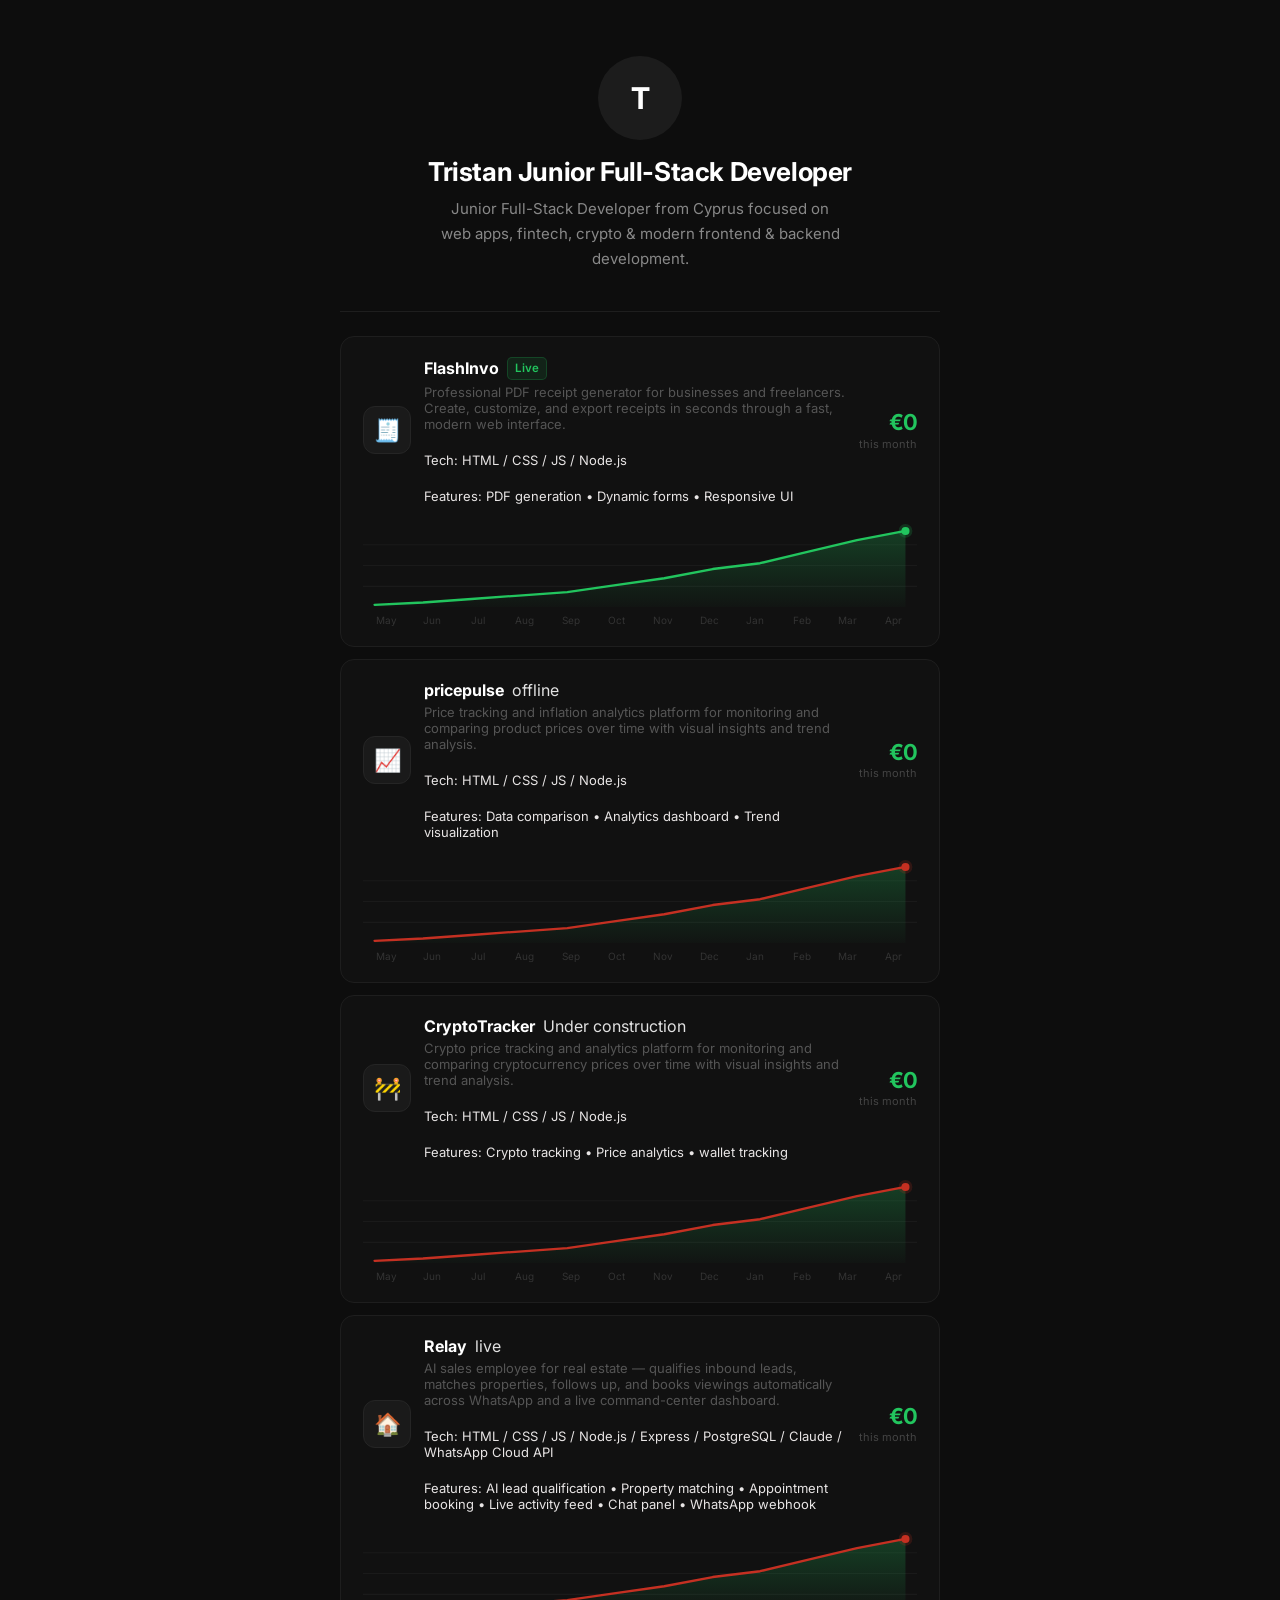
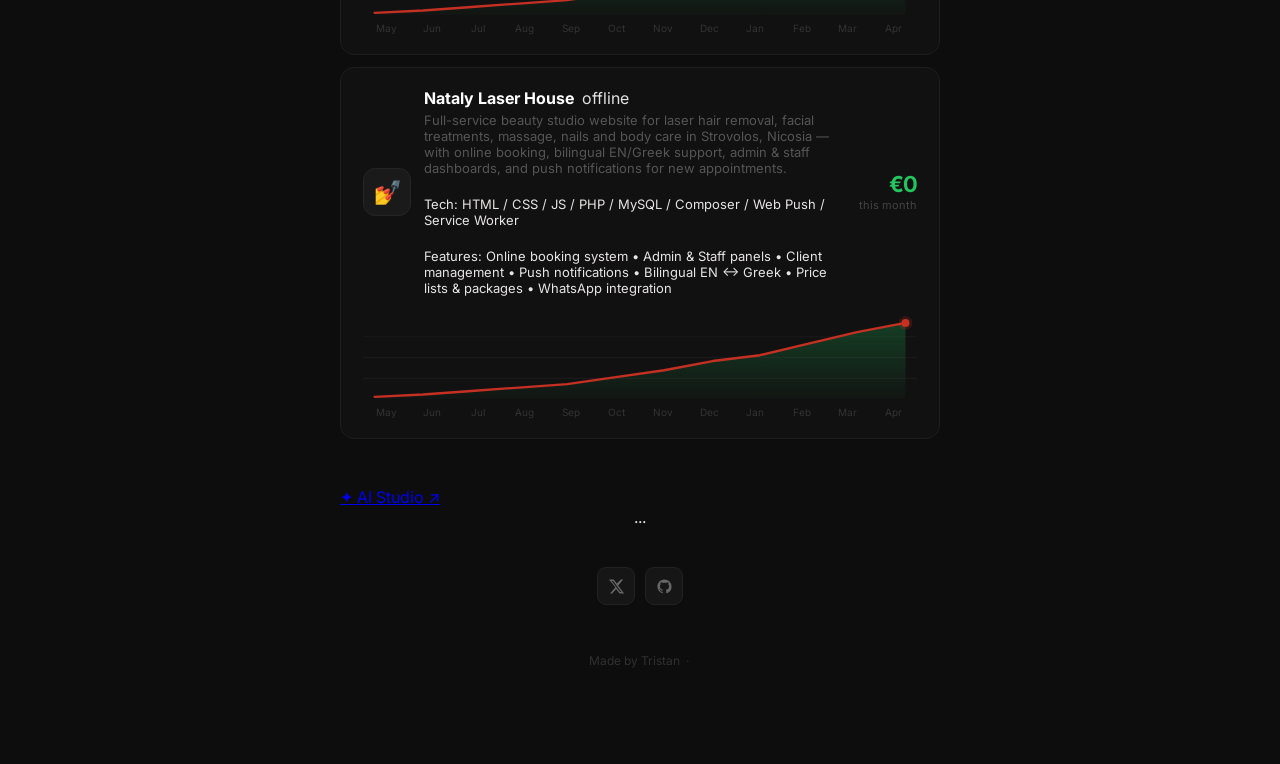
==== commit 86e7a82f: "Fix AI page filename link" ====
--- a/index.html
+++ b/index.html
@@ -158,7 +158,7 @@
 
       </a>
 
-      <a class="project-featured" href="https://pricepulse-beryl.vercel.app/" target="_blank" rel="noopener noreferrer" alt="CryptoTracker">
+      <a class="project-featured" href="https://crypto-dashboard-wc3h-pybedx0lk-ttks-projects-31948ae6.vercel.app/" target="_blank" rel="noopener noreferrer" alt="CryptoTracker">
 
         <div class="feat-header">
           <div class="feat-logo">🚧</div>
@@ -260,13 +260,69 @@
   </div>
 
 </a>
+
+      <a class="project-featured" href="https://nailsalone1.vercel.app/" target="_blank" rel="noopener noreferrer" alt="nailsalone1">
+
+<div class="feat-header">
+  <div class="feat-logo">💅</div>
+  <div class="feat-info">
+    <div class="feat-title-row">
+      <span class="feat-name">Nataly Laser House</span>
+      <span class="feat-badge2">offline</span>
+    </div>
+    <div class="feat-desc">
+      Full-service beauty studio website for laser hair removal, facial treatments, massage, nails and body care in Strovolos, Nicosia — with online booking, bilingual EN/Greek support, admin & staff dashboards, and push notifications for new appointments.
+    </div>
+    <br>
+    <div class="feat-desc2">
+      Tech: HTML / CSS / JS / PHP / MySQL / Composer / Web Push / Service Worker
+    </div>
+    <br>
+    <div class="feat-desc2">
+      Features: Online booking system • Admin & Staff panels • Client management • Push notifications • Bilingual EN ↔ Greek • Price lists & packages • WhatsApp integration
+    </div>
+  </div>
+  <div class="feat-stat">
+    <div class="feat-stat-amount">€0</div>
+    <div class="feat-stat-label">this month</div>
+  </div>
+</div>
+
+  <!-- Revenue chart: May 2025 → Apr 2026 -->
+  <div class="feat-chart">
+    <svg viewBox="0 0 480 72" preserveAspectRatio="none" xmlns="http://www.w3.org/2000/svg">
+      <defs>
+        <linearGradient id="revGrad" x1="0" y1="0" x2="0" y2="1">
+          <stop offset="0%"  stop-color="#c53022" stop-opacity="0.25"/>
+          <stop offset="100%" stop-color="#c53022" stop-opacity="0.02"/>
+        </linearGradient>
+      </defs>
+      <line x1="0" y1="18" x2="480" y2="18" stroke="#1a1a1a" stroke-width="1"/>
+      <line x1="0" y1="36" x2="480" y2="36" stroke="#1a1a1a" stroke-width="1"/>
+      <line x1="0" y1="54" x2="480" y2="54" stroke="#1a1a1a" stroke-width="1"/>
+      <path d="M 10,70 L 52,68 L 94,65 L 135,62 L 177,59 L 219,53 L 261,47 L 303,39 L 344,34 L 386,24 L 428,14 L 470,6 L 470,72 L 10,72 Z"
+            fill="url(#revGrad)"/>
+      <polyline points="10,70 52,68 94,65 135,62 177,59 219,53 261,47 303,39 344,34 386,24 428,14 470,6"
+                fill="none" stroke="#c53022" stroke-width="2" stroke-linejoin="round" stroke-linecap="round"/>
+      <circle cx="470" cy="6" r="3.5" fill="#c53022"/>
+      <circle cx="470" cy="6" r="6" fill="#c53022" fill-opacity="0.18"/>
+    </svg>
+    <div class="feat-months">
+      <span>May</span><span>Jun</span><span>Jul</span><span>Aug</span>
+      <span>Sep</span><span>Oct</span><span>Nov</span><span>Dec</span>
+      <span>Jan</span><span>Feb</span><span>Mar</span><span>Apr</span>
+    </div>
+  </div>
+
+</a>
+
     </div>
 
 
     <div class="page">
 
   <div class="top-nav">
-    <a href="ai.html" class="ai-studio-link">
+    <a href="Ai.html" class="ai-studio-link">
       <span>✦</span>
       AI Studio
       <span>↗</span>
